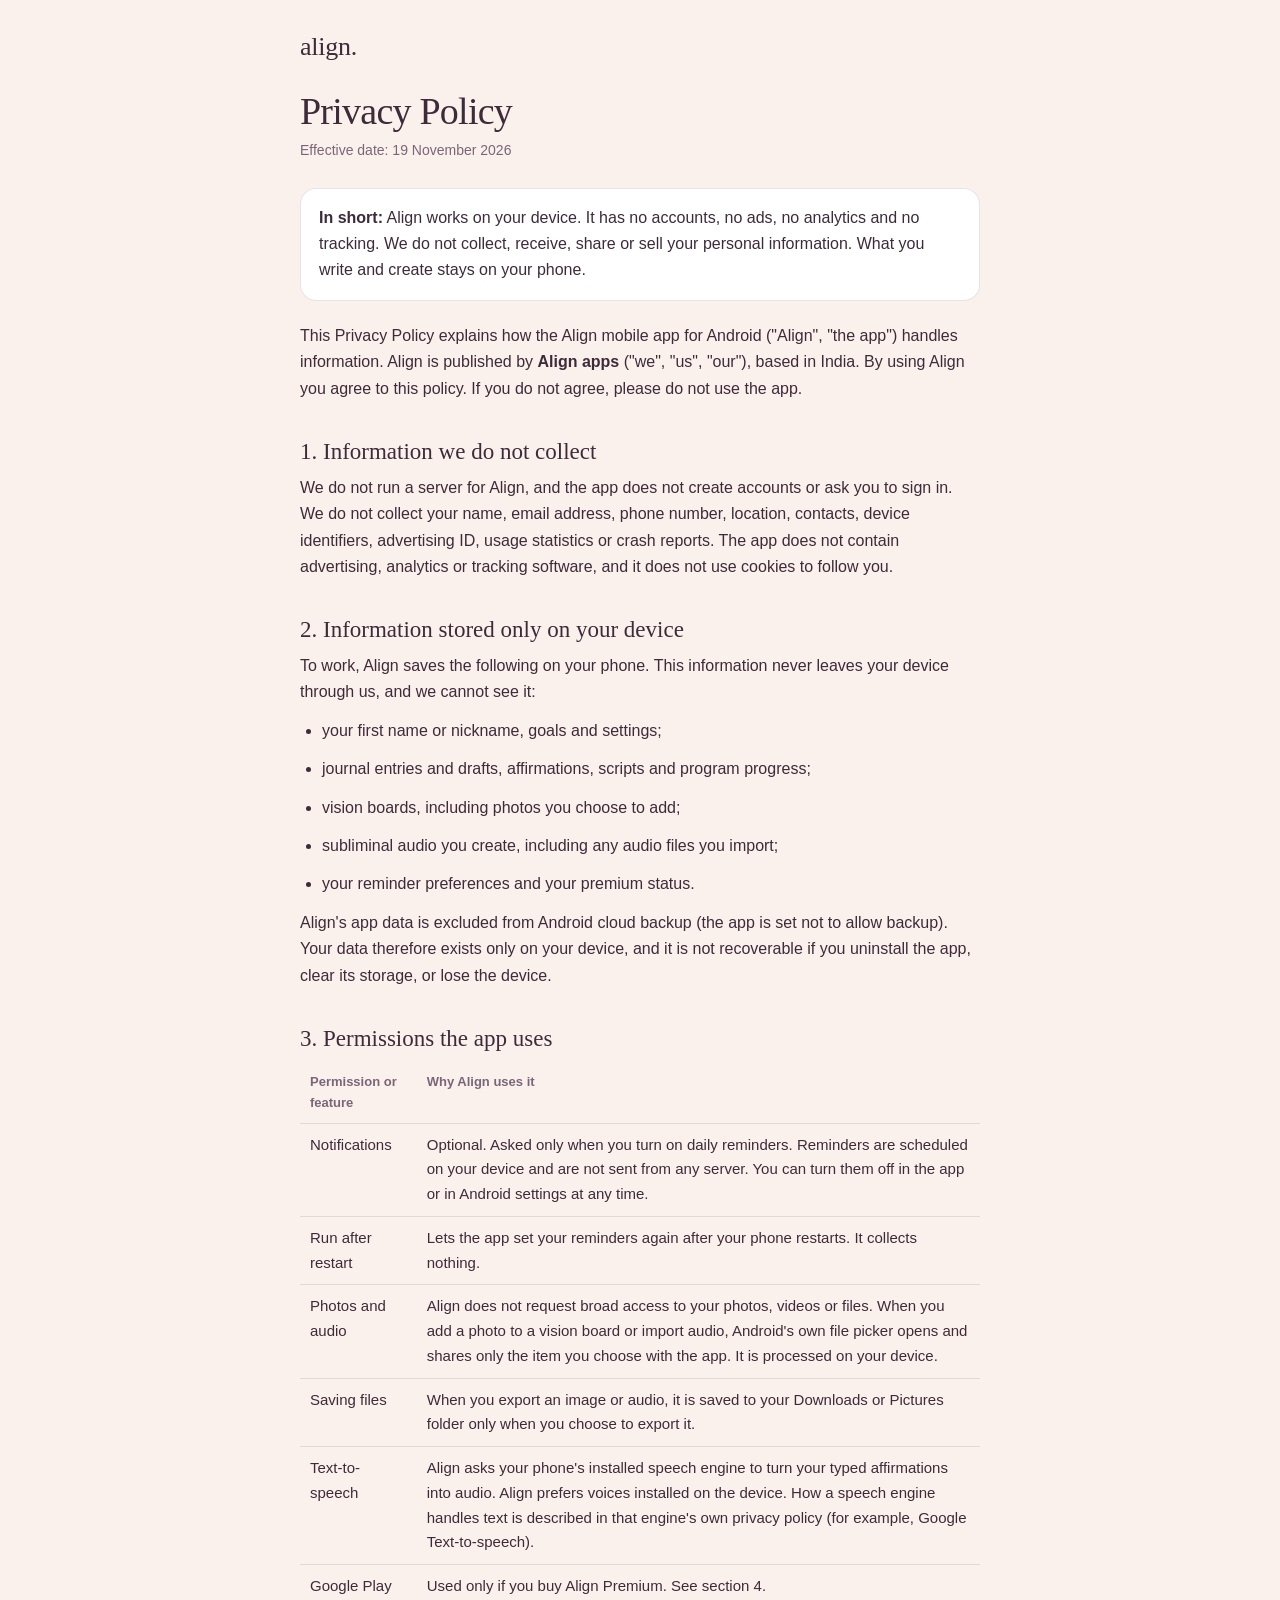
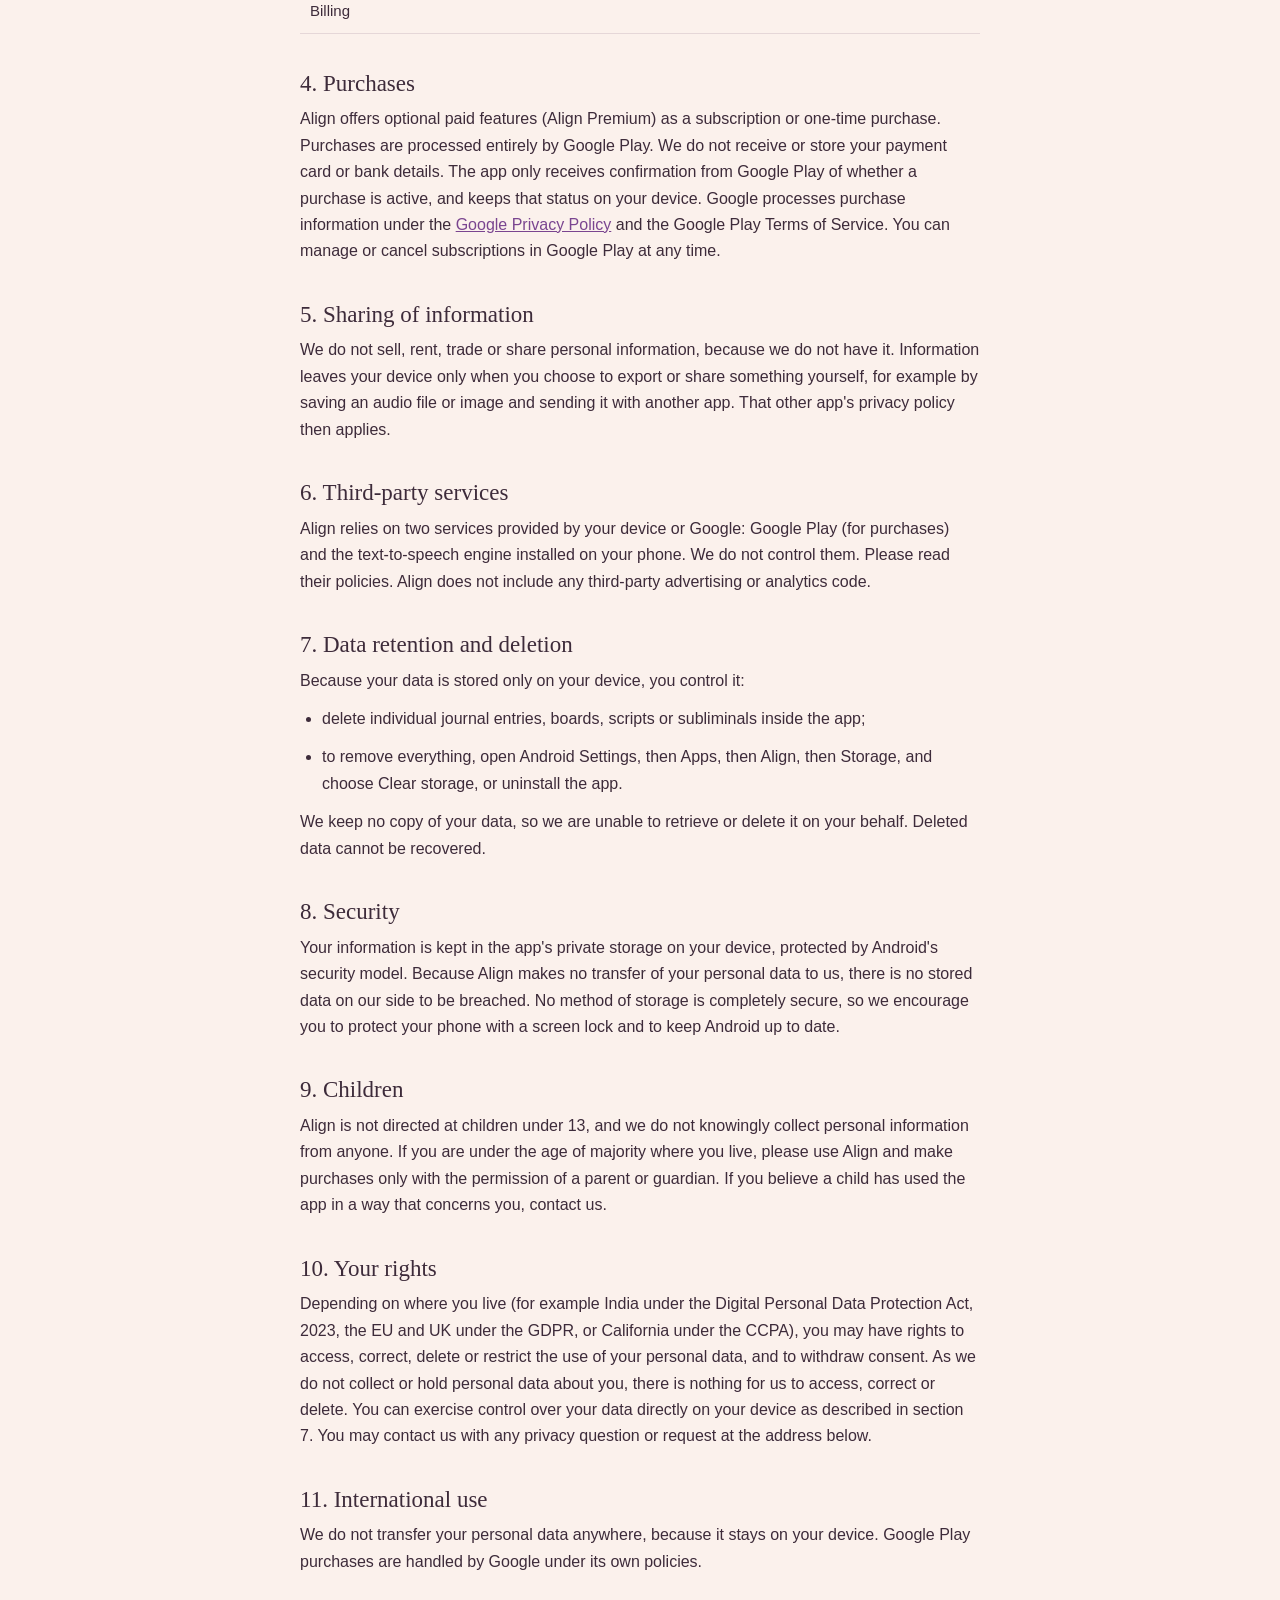
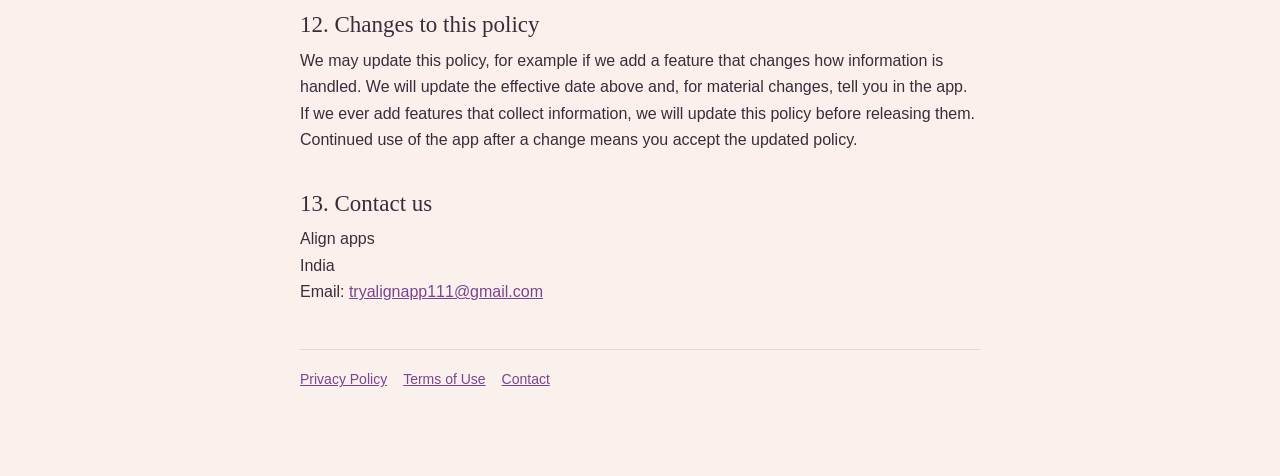
==== privacy.html @ c76a3356 "Add Privacy Policy and Terms of Use pages Co-Authored-By: Claude Sonnet 5.5 <noreply@anthropic.com> " ====
<!doctype html>
<html lang="en">
<head>
<meta charset="utf-8">
<meta name="viewport" content="width=device-width,initial-scale=1">
<title>Privacy Policy - Align</title>
<meta name="description" content="How the Align app handles your information.">
<meta name="robots" content="index,follow">
<link rel="stylesheet" href="style.css">
</head>
<body>
<div class="wrap">
<p class="brand"><a href="./">align.</a></p>

<h1>Privacy Policy</h1>
<p class="meta">Effective date: 19 November 2026</p>

<div class="box"><p><strong>In short:</strong> Align works on your device. It has no accounts, no ads, no analytics and no tracking. We do not collect, receive, share or sell your personal information. What you write and create stays on your phone.</p></div>

<p>This Privacy Policy explains how the Align mobile app for Android ("Align", "the app") handles information. Align is published by <strong>Align apps</strong> ("we", "us", "our"), based in India. By using Align you agree to this policy. If you do not agree, please do not use the app.</p>

<h2>1. Information we do not collect</h2>
<p>We do not run a server for Align, and the app does not create accounts or ask you to sign in. We do not collect your name, email address, phone number, location, contacts, device identifiers, advertising ID, usage statistics or crash reports. The app does not contain advertising, analytics or tracking software, and it does not use cookies to follow you.</p>

<h2>2. Information stored only on your device</h2>
<p>To work, Align saves the following on your phone. This information never leaves your device through us, and we cannot see it:</p>
<ul>
<li>your first name or nickname, goals and settings;</li>
<li>journal entries and drafts, affirmations, scripts and program progress;</li>
<li>vision boards, including photos you choose to add;</li>
<li>subliminal audio you create, including any audio files you import;</li>
<li>your reminder preferences and your premium status.</li>
</ul>
<p>Align's app data is excluded from Android cloud backup (the app is set not to allow backup). Your data therefore exists only on your device, and it is not recoverable if you uninstall the app, clear its storage, or lose the device.</p>

<h2>3. Permissions the app uses</h2>
<table>
<tr><th>Permission or feature</th><th>Why Align uses it</th></tr>
<tr><td>Notifications</td><td>Optional. Asked only when you turn on daily reminders. Reminders are scheduled on your device and are not sent from any server. You can turn them off in the app or in Android settings at any time.</td></tr>
<tr><td>Run after restart</td><td>Lets the app set your reminders again after your phone restarts. It collects nothing.</td></tr>
<tr><td>Photos and audio</td><td>Align does not request broad access to your photos, videos or files. When you add a photo to a vision board or import audio, Android's own file picker opens and shares only the item you choose with the app. It is processed on your device.</td></tr>
<tr><td>Saving files</td><td>When you export an image or audio, it is saved to your Downloads or Pictures folder only when you choose to export it.</td></tr>
<tr><td>Text-to-speech</td><td>Align asks your phone's installed speech engine to turn your typed affirmations into audio. Align prefers voices installed on the device. How a speech engine handles text is described in that engine's own privacy policy (for example, Google Text-to-speech).</td></tr>
<tr><td>Google Play Billing</td><td>Used only if you buy Align Premium. See section 4.</td></tr>
</table>

<h2>4. Purchases</h2>
<p>Align offers optional paid features (Align Premium) as a subscription or one-time purchase. Purchases are processed entirely by Google Play. We do not receive or store your payment card or bank details. The app only receives confirmation from Google Play of whether a purchase is active, and keeps that status on your device. Google processes purchase information under the <a href="https://policies.google.com/privacy">Google Privacy Policy</a> and the Google Play Terms of Service. You can manage or cancel subscriptions in Google Play at any time.</p>

<h2>5. Sharing of information</h2>
<p>We do not sell, rent, trade or share personal information, because we do not have it. Information leaves your device only when you choose to export or share something yourself, for example by saving an audio file or image and sending it with another app. That other app's privacy policy then applies.</p>

<h2>6. Third-party services</h2>
<p>Align relies on two services provided by your device or Google: Google Play (for purchases) and the text-to-speech engine installed on your phone. We do not control them. Please read their policies. Align does not include any third-party advertising or analytics code.</p>

<h2>7. Data retention and deletion</h2>
<p>Because your data is stored only on your device, you control it:</p>
<ul>
<li>delete individual journal entries, boards, scripts or subliminals inside the app;</li>
<li>to remove everything, open Android Settings, then Apps, then Align, then Storage, and choose Clear storage, or uninstall the app.</li>
</ul>
<p>We keep no copy of your data, so we are unable to retrieve or delete it on your behalf. Deleted data cannot be recovered.</p>

<h2>8. Security</h2>
<p>Your information is kept in the app's private storage on your device, protected by Android's security model. Because Align makes no transfer of your personal data to us, there is no stored data on our side to be breached. No method of storage is completely secure, so we encourage you to protect your phone with a screen lock and to keep Android up to date.</p>

<h2>9. Children</h2>
<p>Align is not directed at children under 13, and we do not knowingly collect personal information from anyone. If you are under the age of majority where you live, please use Align and make purchases only with the permission of a parent or guardian. If you believe a child has used the app in a way that concerns you, contact us.</p>

<h2>10. Your rights</h2>
<p>Depending on where you live (for example India under the Digital Personal Data Protection Act, 2023, the EU and UK under the GDPR, or California under the CCPA), you may have rights to access, correct, delete or restrict the use of your personal data, and to withdraw consent. As we do not collect or hold personal data about you, there is nothing for us to access, correct or delete. You can exercise control over your data directly on your device as described in section 7. You may contact us with any privacy question or request at the address below.</p>

<h2>11. International use</h2>
<p>We do not transfer your personal data anywhere, because it stays on your device. Google Play purchases are handled by Google under its own policies.</p>

<h2>12. Changes to this policy</h2>
<p>We may update this policy, for example if we add a feature that changes how information is handled. We will update the effective date above and, for material changes, tell you in the app. If we ever add features that collect information, we will update this policy before releasing them. Continued use of the app after a change means you accept the updated policy.</p>

<h2>13. Contact us</h2>
<p>Align apps<br>India<br>Email: <a href="mailto:tryalignapp111@gmail.com">tryalignapp111@gmail.com</a></p>

<p class="nav"><a href="privacy.html">Privacy Policy</a><a href="terms.html">Terms of Use</a><a href="mailto:tryalignapp111@gmail.com">Contact</a></p>
</div>
</body>
</html>
---- style.css ----
:root{--bg:#fbf1ec;--ink:#3d2b3a;--mut:#7a6679;--card:#ffffff;--line:rgba(94,62,92,.14);--acc:#7a4590}
@media(prefers-color-scheme:dark){:root{--bg:#171418;--ink:#f1e8f0;--mut:#b9a9bc;--card:#201b23;--line:rgba(255,255,255,.12);--acc:#c79ad8}}
*{box-sizing:border-box}
html{-webkit-text-size-adjust:100%}
body{margin:0;background:var(--bg);color:var(--ink);font:16px/1.65 -apple-system,BlinkMacSystemFont,"Segoe UI",Roboto,Helvetica,Arial,sans-serif}
.wrap{max-width:720px;margin:0 auto;padding:32px 20px 72px}
.brand{font:400 26px Georgia,"Times New Roman",serif;letter-spacing:-.01em;margin:0 0 28px}
.brand a{color:var(--ink);text-decoration:none}
h1{font:400 38px/1.12 Georgia,"Times New Roman",serif;letter-spacing:-.02em;margin:0 0 6px}
.meta{color:var(--mut);font-size:14px;margin:0 0 26px}
h2{font:400 23px/1.25 Georgia,"Times New Roman",serif;margin:36px 0 8px}
p,li{margin:0 0 12px}
ul{padding-left:22px;margin:0 0 12px}
a{color:var(--acc)}
.box{background:var(--card);border:1px solid var(--line);border-radius:16px;padding:16px 18px;margin:0 0 22px}
.box p:last-child{margin:0}
.nav{margin-top:44px;padding-top:18px;border-top:1px solid var(--line);font-size:14px;color:var(--mut)}
.nav a{margin-right:16px}
table{width:100%;border-collapse:collapse;margin:0 0 14px;font-size:15px}
th,td{text-align:left;vertical-align:top;padding:9px 10px;border-bottom:1px solid var(--line)}
th{color:var(--mut);font-weight:600;font-size:13px}
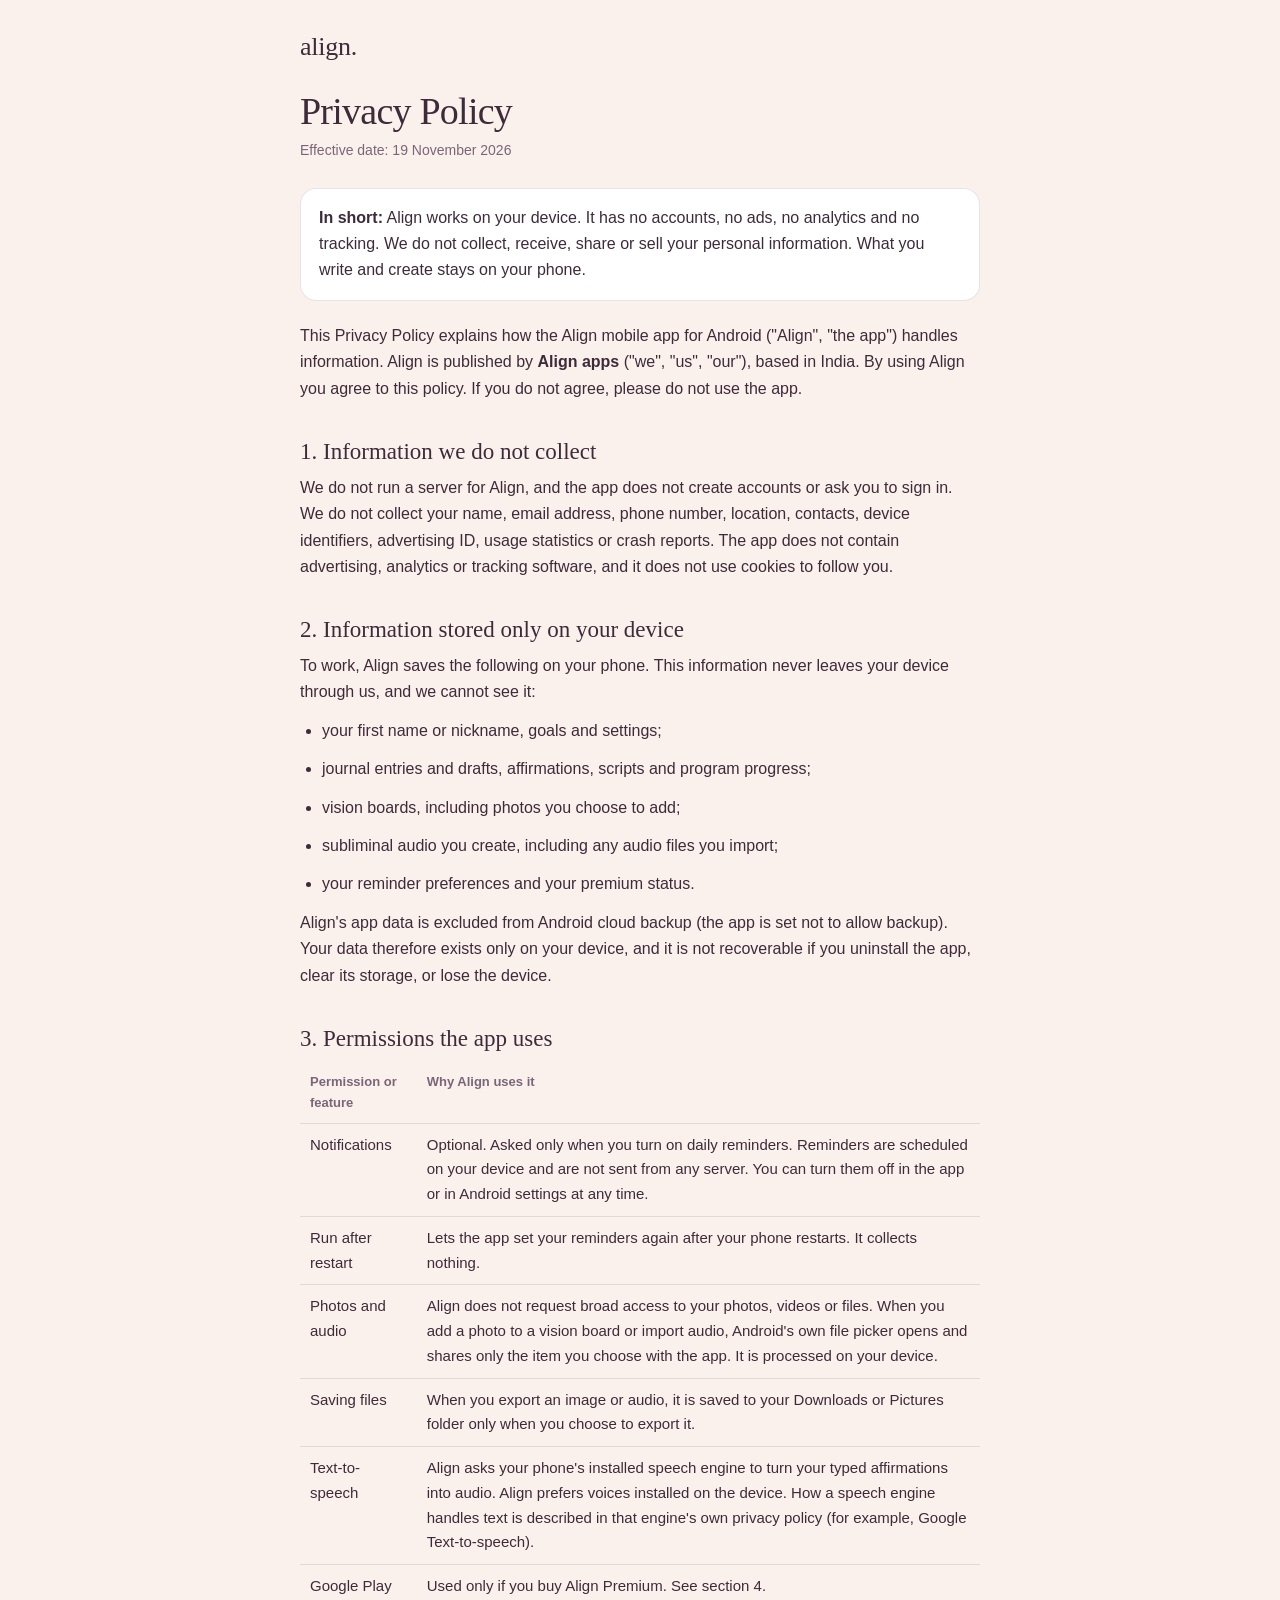
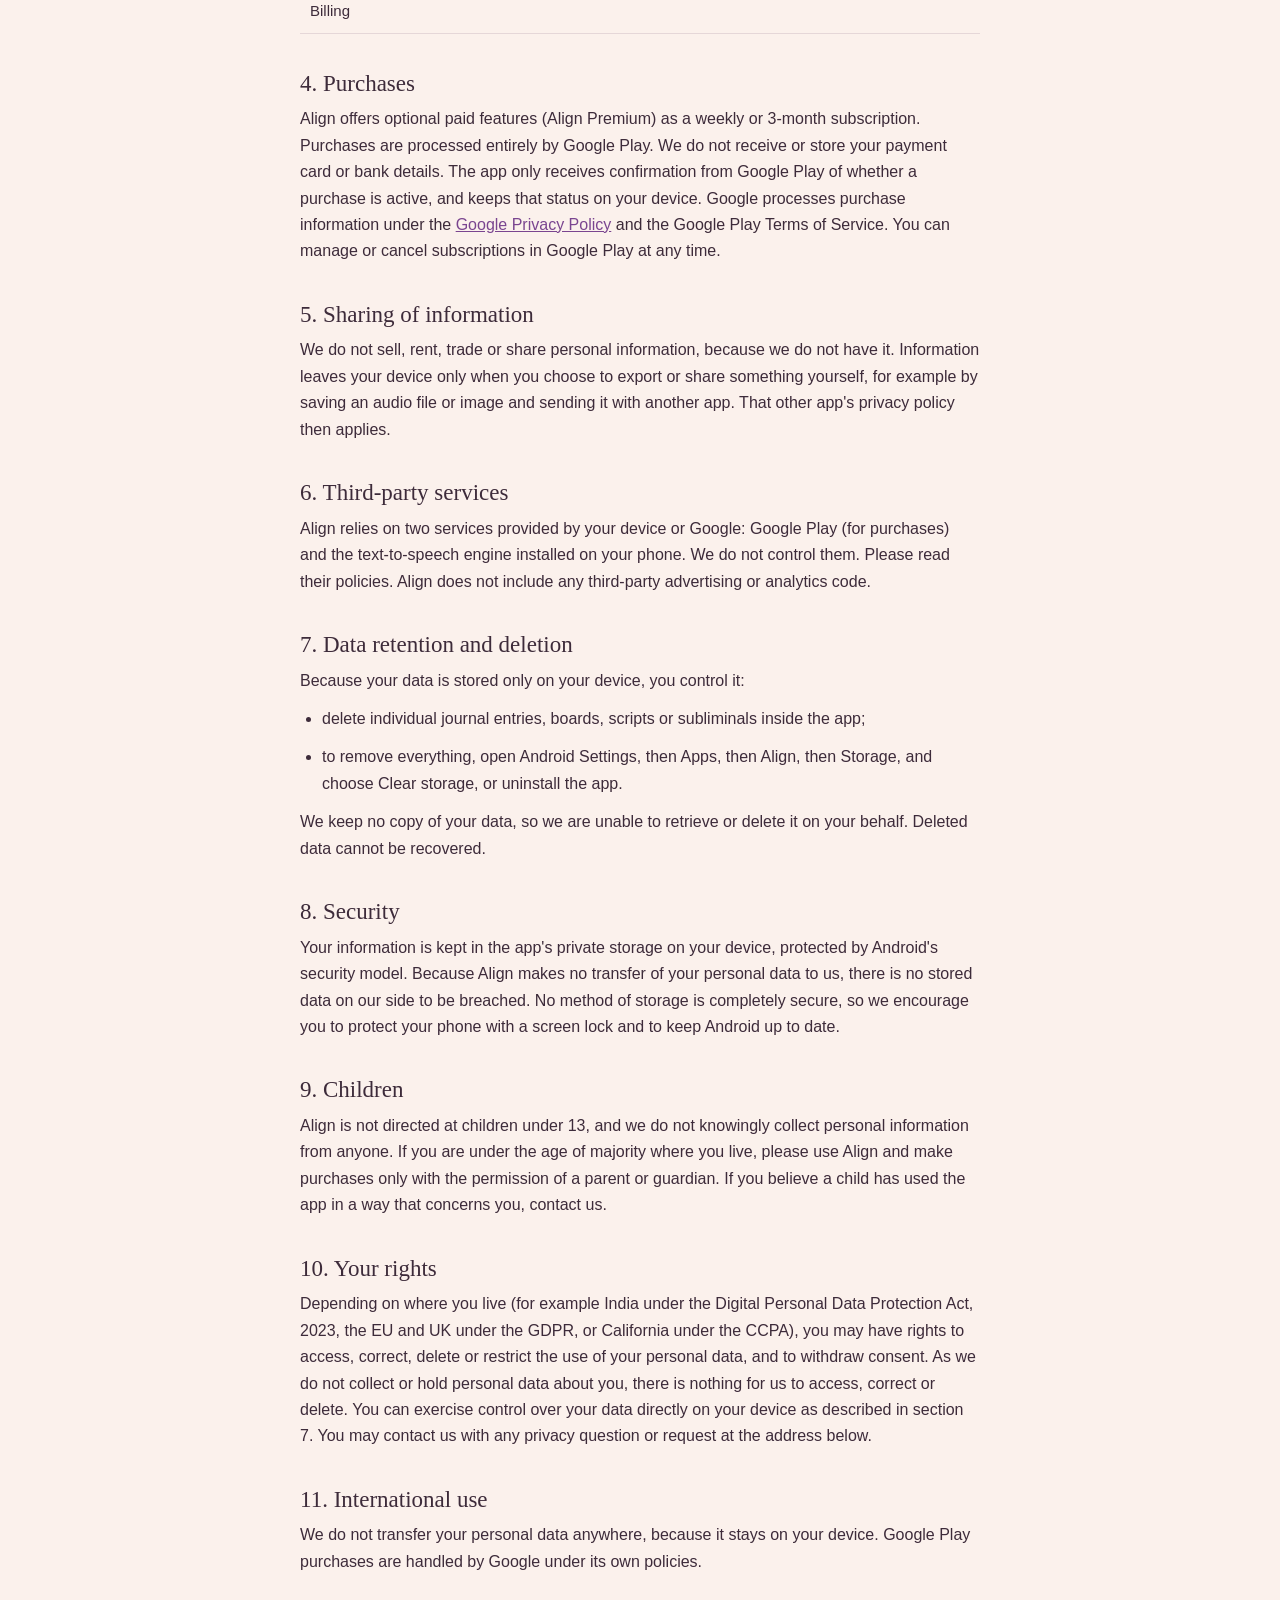
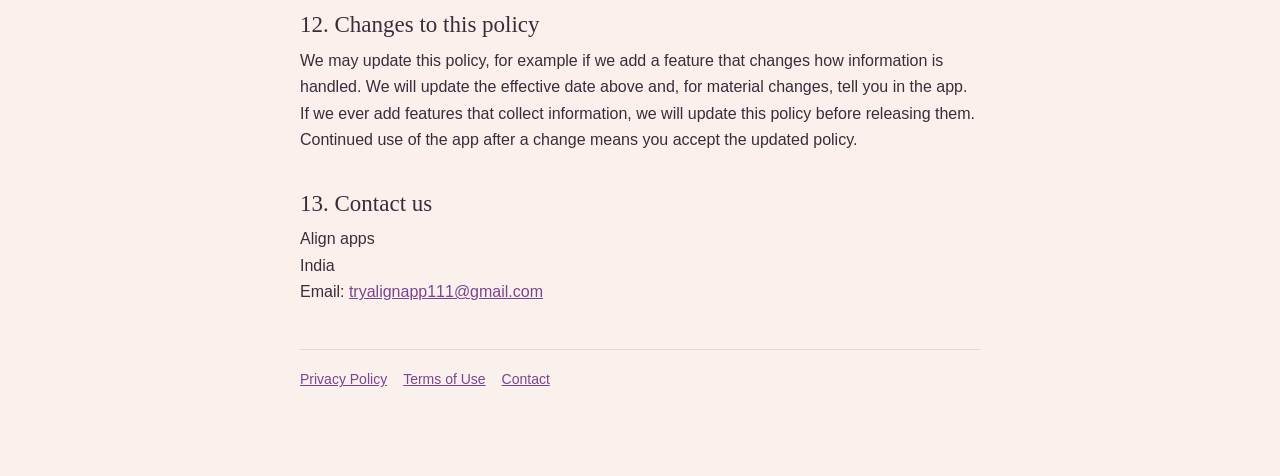
==== commit b283203a: "Describe the two subscriptions (weekly and 3-month) Co-Authored-By: Claude Haiku 5.5 <noreply@anthro" ====
--- a/privacy.html
+++ b/privacy.html
@@ -45,7 +45,7 @@
 </table>
 
 <h2>4. Purchases</h2>
-<p>Align offers optional paid features (Align Premium) as a subscription or one-time purchase. Purchases are processed entirely by Google Play. We do not receive or store your payment card or bank details. The app only receives confirmation from Google Play of whether a purchase is active, and keeps that status on your device. Google processes purchase information under the <a href="https://policies.google.com/privacy">Google Privacy Policy</a> and the Google Play Terms of Service. You can manage or cancel subscriptions in Google Play at any time.</p>
+<p>Align offers optional paid features (Align Premium) as a weekly or 3-month subscription. Purchases are processed entirely by Google Play. We do not receive or store your payment card or bank details. The app only receives confirmation from Google Play of whether a purchase is active, and keeps that status on your device. Google processes purchase information under the <a href="https://policies.google.com/privacy">Google Privacy Policy</a> and the Google Play Terms of Service. You can manage or cancel subscriptions in Google Play at any time.</p>
 
 <h2>5. Sharing of information</h2>
 <p>We do not sell, rent, trade or share personal information, because we do not have it. Information leaves your device only when you choose to export or share something yourself, for example by saving an audio file or image and sending it with another app. That other app's privacy policy then applies.</p>
